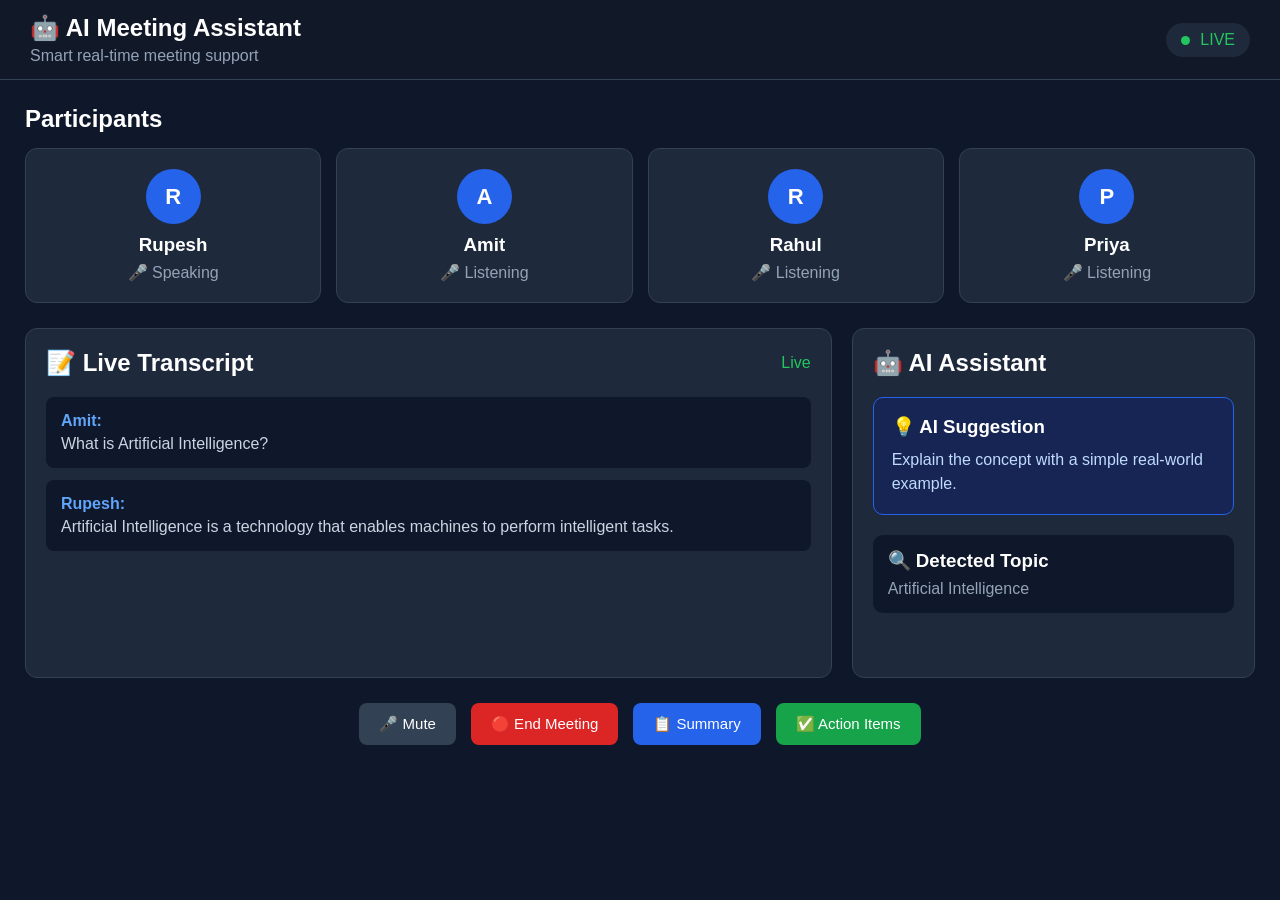
==== frontend/index.html @ 9daf3bfd "Ai_meeting_Assitant" ====
<!DOCTYPE html>
<html lang="en">
<head>
    <meta charset="UTF-8">
    <meta name="viewport" content="width=device-width, initial-scale=1.0">

    <title>AI Meeting Assistant</title>

    <link rel="stylesheet" href="style.css">
</head>

<body>

    <header class="header">
        <div>
            <h1>🤖 AI Meeting Assistant</h1>
            <p>Smart real-time meeting support</p>
        </div>

        <div class="meeting-status">
            <span class="status-dot"></span>
            LIVE
        </div>
    </header>


    <main class="container">

        <!-- Participants -->
        <section class="participants-section">

            <h2>Participants</h2>

            <div class="participants">

                <div class="participant">
                    <div class="avatar">R</div>
                    <h3>Rupesh</h3>
                    <p>🎤 Speaking</p>
                </div>

                <div class="participant">
                    <div class="avatar">A</div>
                    <h3>Amit</h3>
                    <p>🎤 Listening</p>
                </div>

                <div class="participant">
                    <div class="avatar">R</div>
                    <h3>Rahul</h3>
                    <p>🎤 Listening</p>
                </div>

                <div class="participant">
                    <div class="avatar">P</div>
                    <h3>Priya</h3>
                    <p>🎤 Listening</p>
                </div>

            </div>

        </section>


        <!-- Meeting Area -->
        <section class="meeting-area">

            <!-- Live Transcript -->
            <div class="transcript">

                <div class="section-title">
                    <h2>📝 Live Transcript</h2>
                    <span>Live</span>
                </div>

                <div class="messages">

                    <div class="message">
                        <strong>Amit:</strong>
                        <p>What is Artificial Intelligence?</p>
                    </div>

                    <div class="message">
                        <strong>Rupesh:</strong>
                        <p>
                            Artificial Intelligence is a technology
                            that enables machines to perform intelligent tasks.
                        </p>
                    </div>

                </div>

            </div>


            <!-- AI Assistant -->
            <div class="ai-assistant">

                <h2>🤖 AI Assistant</h2>

                <div class="suggestion-box">

                    <h3>💡 AI Suggestion</h3>

                    <p>
                        Explain the concept with a simple
                        real-world example.
                    </p>

                </div>

                <div class="detected-topic">

                    <h3>🔍 Detected Topic</h3>

                    <p>Artificial Intelligence</p>

                </div>

            </div>

        </section>


        <!-- Controls -->
        <section class="controls">

            <button class="btn mute-btn">
                🎤 Mute
            </button>

            <button class="btn end-btn">
                🔴 End Meeting
            </button>

            <button class="btn summary-btn">
                📋 Summary
            </button>

            <button class="btn task-btn">
                ✅ Action Items
            </button>

        </section>

    </main>


    <script src="js/meeting.js"></script>

</body>
</html>
---- frontend/style.css ----
* {
    margin: 0;
    padding: 0;
    box-sizing: border-box;
}

body {
    font-family: Arial, sans-serif;
    background: #0f172a;
    color: white;
}


/* Header */

.header {
    height: 80px;
    padding: 15px 30px;

    display: flex;
    justify-content: space-between;
    align-items: center;

    background: #111827;
    border-bottom: 1px solid #334155;
}

.header h1 {
    font-size: 24px;
}

.header p {
    color: #94a3b8;
    margin-top: 5px;
}

.meeting-status {
    padding: 8px 15px;
    background: #1e293b;
    border-radius: 20px;
    color: #22c55e;
}

.status-dot {
    display: inline-block;

    width: 9px;
    height: 9px;

    background: #22c55e;

    border-radius: 50%;

    margin-right: 6px;
}


/* Main Container */

.container {
    padding: 25px;
}


/* Participants */

.participants-section {
    margin-bottom: 25px;
}

.participants-section h2 {
    margin-bottom: 15px;
}

.participants {
    display: grid;
    grid-template-columns: repeat(4, 1fr);
    gap: 15px;
}

.participant {
    padding: 20px;

    text-align: center;

    background: #1e293b;

    border-radius: 12px;

    border: 1px solid #334155;
}

.avatar {
    width: 55px;
    height: 55px;

    margin: auto;
    margin-bottom: 10px;

    display: flex;
    align-items: center;
    justify-content: center;

    border-radius: 50%;

    background: #2563eb;

    font-size: 22px;
    font-weight: bold;
}

.participant p {
    margin-top: 7px;
    color: #94a3b8;
}


/* Meeting Area */

.meeting-area {
    display: grid;

    grid-template-columns: 2fr 1fr;

    gap: 20px;
}


/* Transcript */

.transcript,
.ai-assistant {
    background: #1e293b;

    border: 1px solid #334155;

    border-radius: 12px;

    padding: 20px;

    min-height: 350px;
}

.section-title {
    display: flex;

    justify-content: space-between;

    align-items: center;

    margin-bottom: 20px;
}

.section-title span {
    color: #22c55e;
}

.message {
    padding: 15px;

    margin-bottom: 12px;

    background: #0f172a;

    border-radius: 8px;
}

.message strong {
    color: #60a5fa;
}

.message p {
    margin-top: 5px;

    color: #cbd5e1;
}


/* AI Assistant */

.ai-assistant h2 {
    margin-bottom: 20px;
}

.suggestion-box {
    padding: 18px;

    background: #172554;

    border: 1px solid #2563eb;

    border-radius: 10px;
}

.suggestion-box h3 {
    margin-bottom: 10px;
}

.suggestion-box p {
    color: #bfdbfe;

    line-height: 1.5;
}

.detected-topic {
    margin-top: 20px;

    padding: 15px;

    background: #0f172a;

    border-radius: 10px;
}

.detected-topic h3 {
    margin-bottom: 8px;
}

.detected-topic p {
    color: #94a3b8;
}


/* Buttons */

.controls {
    margin-top: 25px;

    display: flex;

    justify-content: center;

    gap: 15px;
}

.btn {
    padding: 12px 20px;

    border: none;

    border-radius: 8px;

    cursor: pointer;

    color: white;

    background: #334155;

    font-size: 15px;
}

.btn:hover {
    background: #475569;
}

.end-btn {
    background: #dc2626;
}

.end-btn:hover {
    background: #b91c1c;
}

.summary-btn {
    background: #2563eb;
}

.task-btn {
    background: #16a34a;
}


/* Responsive */

@media (max-width: 800px) {

    .participants {
        grid-template-columns: repeat(2, 1fr);
    }

    .meeting-area {
        grid-template-columns: 1fr;
    }

    .controls {
        flex-wrap: wrap;
    }
}


.messages {
    height: 250px;
    overflow-y: auto;
}

#messageInput {
    width: 300px;
    padding: 12px;

    border: 1px solid #334155;
    border-radius: 8px;

    background: #0f172a;
    color: white;

    outline: none;
}
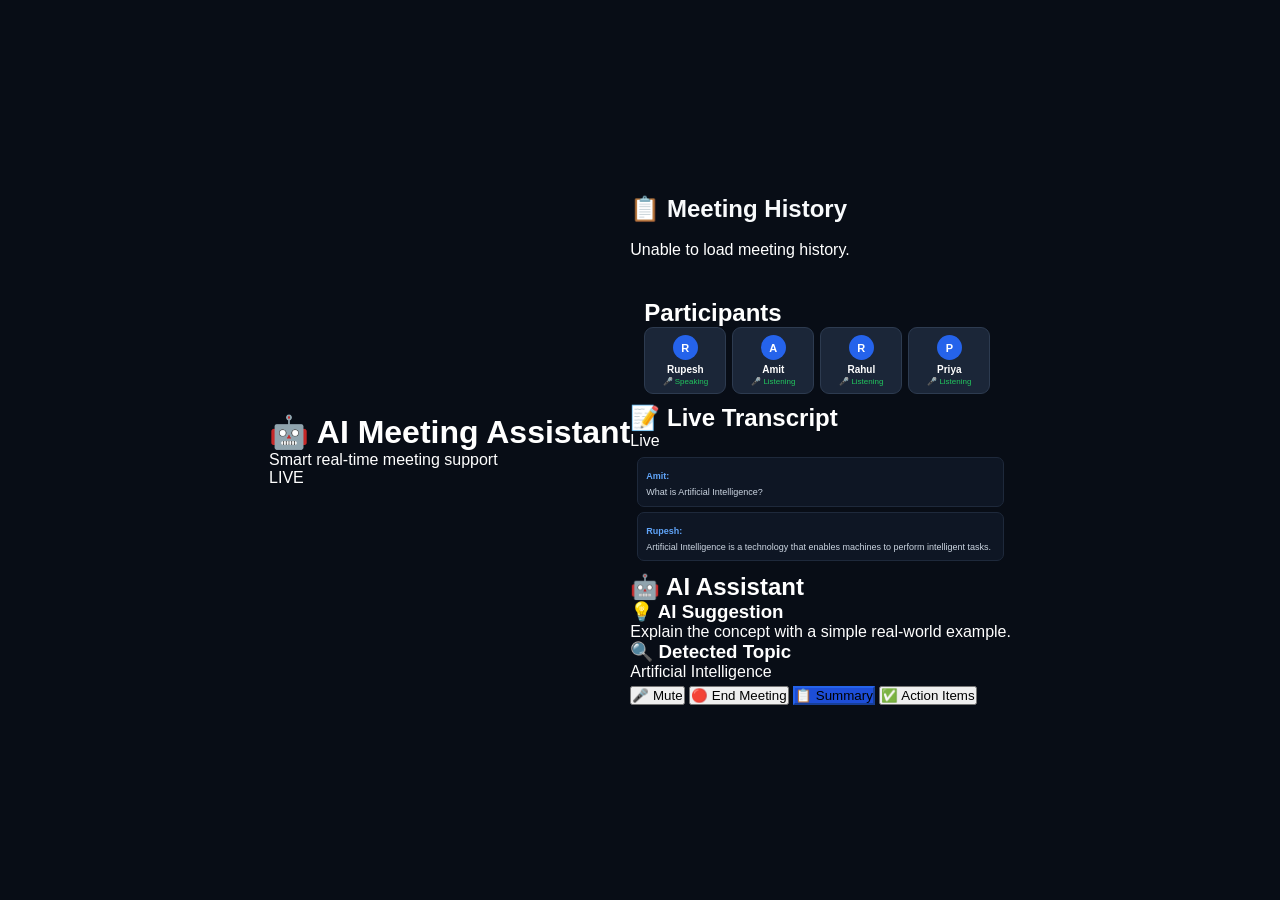
==== commit 1eaaf37a: "Ai meeting" ====
--- a/frontend/index.html
+++ b/frontend/index.html
@@ -1,5 +1,6 @@
 <!DOCTYPE html>
 <html lang="en">
+
 <head>
     <meta charset="UTF-8">
     <meta name="viewport" content="width=device-width, initial-scale=1.0">
@@ -7,6 +8,83 @@
     <title>AI Meeting Assistant</title>
 
     <link rel="stylesheet" href="style.css">
+
+
+    <style>
+        /* Meeting History */
+
+        .meeting-history {
+            margin-bottom: 30px;
+        }
+
+        .meeting-history .section-title {
+            display: flex;
+            align-items: center;
+            justify-content: space-between;
+            margin-bottom: 18px;
+        }
+
+        .meeting-history h2 {
+            color: #f8fafc;
+            margin: 0;
+        }
+
+        #meetingHistory {
+            display: flex;
+            flex-direction: column;
+            gap: 12px;
+        }
+
+        .meeting-card {
+            background: #1e293b;
+            border: 1px solid #334155;
+            border-radius: 12px;
+            padding: 16px 18px;
+
+            display: flex;
+            justify-content: space-between;
+            align-items: center;
+
+            transition: all 0.2s ease;
+        }
+
+        .meeting-card:hover {
+            border-color: #64748b;
+            transform: translateY(-2px);
+        }
+
+        .meeting-card h3 {
+            margin: 0 0 8px 0;
+            color: #f8fafc;
+            font-size: 17px;
+        }
+
+        .meeting-card p {
+            margin: 5px 0;
+            color: #cbd5e1;
+            font-size: 14px;
+        }
+
+        .meeting-card button {
+            background: #2563eb;
+            color: white;
+
+            border: none;
+            border-radius: 8px;
+
+            padding: 10px 16px;
+
+            font-size: 14px;
+            font-weight: 600;
+
+            cursor: pointer;
+            transition: 0.2s;
+        }
+
+        .meeting-card button:hover {
+            background: #1d4ed8;
+        }
+    </style>
 </head>
 
 <body>
@@ -25,6 +103,20 @@
 
 
     <main class="container">
+
+
+        <!-- Meeting History -->
+        <section class="meeting-history">
+
+            <div class="section-title">
+                <h2>📋 Meeting History</h2>
+            </div>
+
+            <div id="meetingHistory">
+                <p>Loading meeting history...</p>
+            </div>
+
+        </section>
 
         <!-- Participants -->
         <section class="participants-section">
@@ -146,7 +238,15 @@
     </main>
 
 
+
+
     <script src="js/meeting.js"></script>
 
+
+    <script>
+        loadMeetingHistory();
+    </script>
+
 </body>
+
 </html>
--- a/frontend/style.css
+++ b/frontend/style.css
@@ -1,307 +1,1458 @@
+/* =========================================
+   RESET
+========================================= */
+
 * {
     margin: 0;
     padding: 0;
     box-sizing: border-box;
 }
 
+
+/* =========================================
+   BODY
+========================================= */
+
+html,
+body {
+    width: 100%;
+    height: 100%;
+}
+
 body {
     font-family: Arial, sans-serif;
-    background: #0f172a;
+
+    background: #080d16;
+
+    color: #ffffff;
+
+    overflow: hidden;
+
+    display: flex;
+
+    justify-content: center;
+
+    align-items: center;
+}
+
+
+/* =========================================
+   MAIN COMPACT WINDOW
+========================================= */
+
+.meeting-window {
+
+    width: 430px;
+
+    height: 620px;
+
+    max-width: 96vw;
+
+    max-height: 96vh;
+
+    background: #111827;
+
+    border: 1px solid #334155;
+
+    border-radius: 18px;
+
+    box-shadow:
+        0 20px 50px rgba(0, 0, 0, 0.55);
+
+    display: flex;
+
+    flex-direction: column;
+
+    overflow: hidden;
+}
+
+
+/* =========================================
+   HEADER
+========================================= */
+
+.compact-header {
+
+    height: 58px;
+
+    padding: 0 14px;
+
+    display: flex;
+
+    align-items: center;
+
+    justify-content: space-between;
+
+    background: #151d2b;
+
+    border-bottom: 1px solid #263449;
+
+    flex-shrink: 0;
+}
+
+
+.brand {
+
+    display: flex;
+
+    align-items: center;
+
+    gap: 9px;
+
+    min-width: 0;
+}
+
+
+.brand-icon {
+
+    width: 32px;
+
+    height: 32px;
+
+    display: flex;
+
+    align-items: center;
+
+    justify-content: center;
+
+    background: #1e293b;
+
+    border-radius: 10px;
+
+    font-size: 18px;
+}
+
+
+.brand-text h1 {
+
+    font-size: 15px;
+
+    font-weight: 700;
+
+    line-height: 18px;
+}
+
+
+.brand-text span {
+
+    display: block;
+
+    font-size: 10px;
+
+    color: #94a3b8;
+
+    margin-top: 1px;
+}
+
+
+.header-actions {
+
+    display: flex;
+
+    align-items: center;
+
+    gap: 7px;
+}
+
+
+.history-btn {
+
+    border: 1px solid #334155;
+
+    background: #1e293b;
+
+    color: #e2e8f0;
+
+    border-radius: 8px;
+
+    padding: 7px 9px;
+
+    font-size: 11px;
+
+    cursor: pointer;
+}
+
+
+.history-btn:hover {
+
+    background: #263449;
+
+    border-color: #475569;
+}
+
+
+.window-dot {
+
+    width: 7px;
+
+    height: 7px;
+
+    background: #22c55e;
+
+    border-radius: 50%;
+}
+
+
+.close-btn {
+
+    width: 28px;
+
+    height: 28px;
+
+    border: none;
+
+    background: transparent;
+
+    color: #94a3b8;
+
+    font-size: 21px;
+
+    cursor: pointer;
+
+    border-radius: 6px;
+}
+
+
+.close-btn:hover {
+
+    background: #334155;
+
     color: white;
 }
 
 
-/* Header */
-
-.header {
-    height: 80px;
-    padding: 15px 30px;
-
-    display: flex;
+/* =========================================
+   MEETING INFO
+========================================= */
+
+.meeting-info {
+
+    height: 34px;
+
+    padding: 0 14px;
+
+    display: flex;
+
+    align-items: center;
+
     justify-content: space-between;
-    align-items: center;
+
+    color: #94a3b8;
+
+    font-size: 11px;
+
+    border-bottom: 1px solid #1e293b;
+
+    flex-shrink: 0;
+}
+
+
+.live-status {
+
+    display: flex;
+
+    align-items: center;
+
+    gap: 5px;
+
+    color: #22c55e;
+
+    font-weight: 600;
+}
+
+
+.status-dot {
+
+    width: 7px;
+
+    height: 7px;
+
+    background: #22c55e;
+
+    border-radius: 50%;
+}
+
+
+/* =========================================
+   PARTICIPANTS
+========================================= */
+
+.participants-section {
+
+    padding: 10px 14px 8px;
+
+    flex-shrink: 0;
+}
+
+
+.section-heading {
+
+    display: flex;
+
+    align-items: center;
+
+    justify-content: space-between;
+
+    margin-bottom: 7px;
+}
+
+
+.section-heading h2 {
+
+    font-size: 12px;
+
+    font-weight: 600;
+}
+
+
+.section-label {
+
+    font-size: 9px;
+
+    color: #64748b;
+}
+
+
+.participants {
+
+    display: flex;
+
+    gap: 6px;
+
+    overflow-x: auto;
+
+    padding-bottom: 2px;
+}
+
+
+.participants::-webkit-scrollbar {
+
+    height: 3px;
+}
+
+
+.participants::-webkit-scrollbar-thumb {
+
+    background: #475569;
+
+    border-radius: 10px;
+}
+
+
+.participant {
+
+    min-width: 82px;
+
+    max-width: 100px;
+
+    padding: 7px 6px;
+
+    text-align: center;
+
+    background: #1b2638;
+
+    border: 1px solid #2d3b50;
+
+    border-radius: 9px;
+
+    flex-shrink: 0;
+}
+
+
+.avatar {
+
+    width: 25px;
+
+    height: 25px;
+
+    margin: 0 auto 4px;
+
+    display: flex;
+
+    align-items: center;
+
+    justify-content: center;
+
+    border-radius: 50%;
+
+    background: #2563eb;
+
+    font-size: 11px;
+
+    font-weight: bold;
+}
+
+
+.participant h3 {
+
+    font-size: 10px;
+
+    white-space: nowrap;
+
+    overflow: hidden;
+
+    text-overflow: ellipsis;
+}
+
+
+.participant p {
+
+    margin-top: 2px;
+
+    color: #22c55e;
+
+    font-size: 8px;
+}
+
+
+/* =========================================
+   MAIN CONTENT
+========================================= */
+
+.main-content {
+
+    flex: 1;
+
+    min-height: 0;
+
+    display: grid;
+
+    grid-template-columns: 1.08fr 0.92fr;
+
+    gap: 8px;
+
+    padding: 4px 14px 8px;
+}
+
+
+/* =========================================
+   CARD
+========================================= */
+
+.card {
+
+    min-width: 0;
+
+    min-height: 0;
+
+    background: #172131;
+
+    border: 1px solid #2d3b50;
+
+    border-radius: 11px;
+
+    overflow: hidden;
+
+    display: flex;
+
+    flex-direction: column;
+}
+
+
+.card-header {
+
+    min-height: 36px;
+
+    padding: 8px 10px;
+
+    display: flex;
+
+    align-items: center;
+
+    justify-content: space-between;
+
+    border-bottom: 1px solid #2d3b50;
+
+    flex-shrink: 0;
+}
+
+
+.card-header h2 {
+
+    font-size: 11px;
+
+    font-weight: 600;
+}
+
+
+.live-text {
+
+    font-size: 8px;
+
+    color: #22c55e;
+}
+
+
+.ai-status {
+
+    font-size: 8px;
+
+    color: #60a5fa;
+}
+
+
+/* =========================================
+   TRANSCRIPT
+========================================= */
+
+.messages {
+
+    flex: 1;
+
+    min-height: 0;
+
+    overflow-y: auto;
+
+    padding: 7px;
+}
+
+
+.messages::-webkit-scrollbar {
+
+    width: 4px;
+}
+
+
+.messages::-webkit-scrollbar-thumb {
+
+    background: #475569;
+
+    border-radius: 10px;
+}
+
+
+.message {
+
+    padding: 7px 8px;
+
+    margin-bottom: 5px;
+
+    background: #0e1624;
+
+    border-radius: 7px;
+
+    border: 1px solid #1e293b;
+}
+
+
+.message strong {
+
+    color: #60a5fa;
+
+    font-size: 9px;
+}
+
+
+.message p {
+
+    margin-top: 3px;
+
+    color: #cbd5e1;
+
+    font-size: 9px;
+
+    line-height: 1.35;
+
+    word-break: break-word;
+}
+
+
+/* =========================================
+   AI ASSISTANT
+========================================= */
+
+.ai-assistant {
+
+    padding-bottom: 5px;
+}
+
+
+.ai-item {
+
+    margin: 7px;
+
+    padding: 7px 8px;
+
+    border-radius: 7px;
+
+    background: #0e1624;
+
+    border: 1px solid #263449;
+}
+
+
+.ai-label {
+
+    font-size: 9px;
+
+    font-weight: 600;
+
+    margin-bottom: 4px;
+}
+
+
+.ai-item p {
+
+    color: #cbd5e1;
+
+    font-size: 9px;
+
+    line-height: 1.35;
+
+    max-height: 52px;
+
+    overflow-y: auto;
+
+    word-break: break-word;
+}
+
+
+.ai-item p::-webkit-scrollbar {
+
+    width: 3px;
+}
+
+
+.ai-item p::-webkit-scrollbar-thumb {
+
+    background: #475569;
+
+    border-radius: 10px;
+}
+
+
+.question-item {
+
+    border-left: 2px solid #a78bfa;
+}
+
+
+.answer-item {
+
+    border-left: 2px solid #22c55e;
+}
+
+
+.suggestion-item {
+
+    border-left: 2px solid #60a5fa;
+}
+
+
+.ai-topic {
+
+    margin: 7px;
+
+    padding: 7px 8px;
+
+    display: flex;
+
+    justify-content: space-between;
+
+    align-items: center;
+
+    gap: 5px;
+
+    background: #0e1624;
+
+    border-radius: 7px;
+
+    font-size: 9px;
+}
+
+
+.ai-topic span {
+
+    color: #94a3b8;
+}
+
+
+.ai-topic strong {
+
+    color: #e2e8f0;
+
+    max-width: 120px;
+
+    overflow: hidden;
+
+    white-space: nowrap;
+
+    text-overflow: ellipsis;
+}
+
+
+/* =========================================
+   QUICK ACTIONS
+========================================= */
+
+.quick-actions {
+
+    display: flex;
+
+    gap: 6px;
+
+    padding: 0 14px 7px;
+
+    flex-shrink: 0;
+}
+
+
+.quick-btn {
+
+    flex: 1;
+
+    padding: 7px 5px;
+
+    border: 1px solid #334155;
+
+    border-radius: 7px;
+
+    background: #1e293b;
+
+    color: #cbd5e1;
+
+    font-size: 9px;
+
+    cursor: pointer;
+}
+
+
+.quick-btn:hover {
+
+    background: #263449;
+
+    border-color: #475569;
+}
+
+
+.summary-btn {
+
+    background: #1d4ed8;
+
+    border-color: #2563eb;
+}
+
+
+.summary-btn:hover {
+
+    background: #2563eb;
+}
+
+
+/* =========================================
+   MESSAGE INPUT ROW
+========================================= */
+
+.message-area {
+
+    height: 42px;
+
+    margin: 0 14px;
+
+    display: flex;
+
+    align-items: center;
+
+    gap: 5px;
+
+    padding: 4px 5px;
+
+    background: #0e1624;
+
+    border: 1px solid #334155;
+
+    border-radius: 11px;
+
+    flex-shrink: 0;
+}
+
+
+#messageInput {
+
+    flex: 1;
+
+    min-width: 0;
+
+    height: 32px;
+
+    padding: 0 8px;
+
+    border: none;
+
+    outline: none;
+
+    background: transparent;
+
+    color: white;
+
+    font-size: 11px;
+}
+
+
+#messageInput::placeholder {
+
+    color: #64748b;
+}
+
+
+/* =========================================
+   ICON BUTTONS
+========================================= */
+
+.icon-btn {
+
+    width: 32px;
+    min-width: 32px;
+    max-width: 32px;
+
+    height: 32px;
+
+    flex-shrink: 0;
+
+    padding: 0;
+
+    border: none;
+
+    border-radius: 9px;
+
+    display: flex;
+
+    align-items: center;
+    justify-content: center;
+
+    cursor: pointer;
+
+    font-size: 15px;
+
+    line-height: 1;
+
+    color: white;
+
+    overflow: hidden;
+}
+
+.microphone-btn {
+    background: #dc2626;
+}
+
+.microphone-btn:hover {
+    background: #ef4444;
+}
+
+.send-btn {
+    background: #2563eb;
+}
+
+.send-btn:hover {
+    background: #3b82f6;
+}
+
+
+/* =========================================
+   SPEECH STATUS
+========================================= */
+
+.speech-status {
+
+    min-height: 15px;
+
+    padding: 3px 14px 2px;
+
+    color: #64748b;
+
+    font-size: 8px;
+
+    text-align: center;
+
+    white-space: nowrap;
+
+    overflow: hidden;
+
+    text-overflow: ellipsis;
+
+    flex-shrink: 0;
+}
+
+
+/* =========================================
+   BOTTOM ACTIONS
+========================================= */
+
+.bottom-actions {
+
+    display: flex;
+
+    gap: 6px;
+
+    padding: 4px 14px 10px;
+
+    flex-shrink: 0;
+}
+
+
+.bottom-btn {
+
+    flex: 1;
+
+    height: 29px;
+
+    border: 1px solid #334155;
+
+    border-radius: 7px;
+
+    background: #1e293b;
+
+    color: #cbd5e1;
+
+    font-size: 9px;
+
+    cursor: pointer;
+}
+
+
+.bottom-btn:hover {
+
+    background: #263449;
+}
+
+
+.leave-btn {
+
+    color: #fca5a5;
+
+    border-color: #7f1d1d;
+}
+
+
+.leave-btn:hover {
+
+    background: #7f1d1d;
+
+    color: white;
+}
+
+
+/* =========================================
+   BUTTON DISABLED
+========================================= */
+
+button:disabled {
+
+    opacity: 0.55;
+
+    cursor: not-allowed;
+}
+
+
+/* =========================================
+   RESPONSIVE
+========================================= */
+
+@media (max-width: 520px) {
+
+    body {
+
+        align-items: stretch;
+
+    }
+.meeting-window {
+    position: relative;
+
+    width: 430px;
+    height: 620px;
+    max-width: 96vw;
+    max-height: 96vh;
 
     background: #111827;
-    border-bottom: 1px solid #334155;
-}
-
-.header h1 {
-    font-size: 24px;
-}
-
-.header p {
+    border: 1px solid #334155;
+    border-radius: 18px;
+
+    box-shadow: 0 20px 50px rgba(0, 0, 0, 0.55);
+
+    display: flex;
+    flex-direction: column;
+
+    overflow: hidden;
+}
+
+}
+
+
+@media (max-height: 650px) {
+
+    .meeting-window {
+
+        height: 96vh;
+
+    }
+
+    .participants-section {
+
+        padding-top: 7px;
+
+        padding-bottom: 5px;
+
+    }
+
+    .participant {
+
+        padding: 5px;
+
+    }
+
+    .avatar {
+
+        width: 22px;
+
+        height: 22px;
+
+    }
+
+    .quick-actions {
+
+        padding-bottom: 4px;
+
+    }
+
+    .bottom-actions {
+
+        padding-bottom: 6px;
+
+    }
+
+}
+
+/* =========================================
+   HISTORY OVERLAY
+========================================= */
+
+.history-overlay {
+
+    position: absolute;
+
+    top: 0;
+    left: 0;
+    right: 0;
+    bottom: 0;
+
+    z-index: 9999;
+
+    background: #111827;
+
+    border-radius: 18px;
+
+    display: flex;
+
+    flex-direction: column;
+
+    overflow: hidden;
+}
+
+
+/* =========================================
+   HISTORY TOP BAR
+========================================= */
+
+.history-topbar {
+
+    height: 58px;
+
+    padding: 0 14px;
+
+    display: flex;
+
+    align-items: center;
+
+    justify-content: space-between;
+
+    background: #151d2b;
+
+    border-bottom: 1px solid #263449;
+
+    flex-shrink: 0;
+}
+
+
+.history-topbar h2 {
+
+    font-size: 15px;
+
+    color: #f8fafc;
+
+    margin-bottom: 2px;
+}
+
+
+.history-topbar span {
+
+    font-size: 9px;
+
+    color: #64748b;
+}
+
+
+/* =========================================
+   CLOSE BUTTON
+========================================= */
+
+.history-close-btn {
+
+    width: 30px;
+
+    height: 30px;
+
+    border: none;
+
+    border-radius: 7px;
+
+    background: #1e293b;
+
+    color: #cbd5e1;
+
+    font-size: 20px;
+
+    cursor: pointer;
+
+    display: flex;
+
+    align-items: center;
+
+    justify-content: center;
+}
+
+
+.history-close-btn:hover {
+
+    background: #334155;
+
+    color: white;
+}
+
+
+/* =========================================
+   HISTORY LIST
+========================================= */
+
+.compact-meeting-history {
+
+    flex: 1;
+
+    min-height: 0;
+
+    overflow-y: auto;
+
+    padding: 10px 12px;
+}
+
+
+.compact-meeting-history::-webkit-scrollbar {
+
+    width: 4px;
+}
+
+
+.compact-meeting-history::-webkit-scrollbar-thumb {
+
+    background: #475569;
+
+    border-radius: 10px;
+}
+
+
+/* =========================================
+   HISTORY CARD
+========================================= */
+
+.compact-history-card {
+
+    min-height: 62px;
+
+    padding: 9px 10px;
+
+    margin-bottom: 7px;
+
+    background: #1b2638;
+
+    border: 1px solid #334155;
+
+    border-radius: 9px;
+
+    display: flex;
+
+    align-items: center;
+
+    justify-content: space-between;
+
+    gap: 8px;
+}
+
+
+.compact-history-card:hover {
+
+    border-color: #475569;
+
+}
+
+
+/* =========================================
+   HISTORY INFO
+========================================= */
+
+.history-card-info {
+
+    min-width: 0;
+
+    flex: 1;
+}
+
+
+.history-card-info h3 {
+
+    font-size: 11px;
+
+    color: #f8fafc;
+
+    margin-bottom: 3px;
+
+    white-space: nowrap;
+
+    overflow: hidden;
+
+    text-overflow: ellipsis;
+}
+
+
+.history-card-info p {
+
     color: #94a3b8;
-    margin-top: 5px;
-}
-
-.meeting-status {
-    padding: 8px 15px;
+
+    font-size: 8px;
+
+    margin-top: 2px;
+}
+
+
+/* =========================================
+   VIEW BUTTON
+========================================= */
+
+.view-history-btn {
+
+    flex-shrink: 0;
+
+    padding: 7px 9px;
+
+    border: none;
+
+    border-radius: 7px;
+
+    background: #2563eb;
+
+    color: white;
+
+    font-size: 9px;
+
+    font-weight: 600;
+
+    cursor: pointer;
+}
+
+
+.view-history-btn:hover {
+
+    background: #3b82f6;
+}
+
+
+/* =========================================
+   EMPTY / ERROR
+========================================= */
+
+.history-loading,
+.history-empty,
+.history-error {
+
+    padding: 25px 10px;
+
+    text-align: center;
+
+    color: #64748b;
+
+    font-size: 10px;
+}
+
+
+/* =========================================
+   BACK BUTTON
+========================================= */
+
+.back-meeting-btn {
+
+    margin: 0 12px 12px;
+
+    height: 34px;
+
+    border: 1px solid #334155;
+
+    border-radius: 8px;
+
     background: #1e293b;
-    border-radius: 20px;
-    color: #22c55e;
-}
-
-.status-dot {
-    display: inline-block;
-
-    width: 9px;
-    height: 9px;
-
-    background: #22c55e;
-
-    border-radius: 50%;
-
-    margin-right: 6px;
-}
-
-
-/* Main Container */
-
-.container {
-    padding: 25px;
-}
-
-
-/* Participants */
-
-.participants-section {
-    margin-bottom: 25px;
-}
-
-.participants-section h2 {
-    margin-bottom: 15px;
-}
-
-.participants {
-    display: grid;
-    grid-template-columns: repeat(4, 1fr);
-    gap: 15px;
-}
-
-.participant {
-    padding: 20px;
-
-    text-align: center;
+
+    color: #cbd5e1;
+
+    font-size: 10px;
+
+    cursor: pointer;
+
+    flex-shrink: 0;
+}
+
+
+.back-meeting-btn:hover {
+
+    background: #263449;
+
+    color: white;
+}
+
+/* =========================================
+   THREE DOT MENU
+========================================= */
+
+.menu-btn {
+
+    width: 30px;
+    height: 30px;
+
+    border: none;
+    border-radius: 7px;
 
     background: #1e293b;
 
-    border-radius: 12px;
+    color: #e2e8f0;
+
+    font-size: 21px;
+
+    line-height: 1;
+
+    cursor: pointer;
+
+    display: flex;
+
+    align-items: center;
+    justify-content: center;
+}
+
+
+.menu-btn:hover {
+
+    background: #334155;
+
+}
+
+
+/* =========================================
+   MENU PANEL
+========================================= */
+
+.meeting-menu {
+
+    position: absolute;
+
+    top: 52px;
+    right: 10px;
+
+    width: 165px;
+
+    padding: 6px;
+
+    background: #172131;
 
     border: 1px solid #334155;
-}
-
-.avatar {
-    width: 55px;
-    height: 55px;
-
-    margin: auto;
-    margin-bottom: 10px;
-
-    display: flex;
-    align-items: center;
-    justify-content: center;
-
-    border-radius: 50%;
-
-    background: #2563eb;
-
-    font-size: 22px;
-    font-weight: bold;
-}
-
-.participant p {
-    margin-top: 7px;
-    color: #94a3b8;
-}
-
-
-/* Meeting Area */
-
-.meeting-area {
-    display: grid;
-
-    grid-template-columns: 2fr 1fr;
-
-    gap: 20px;
-}
-
-
-/* Transcript */
-
-.transcript,
-.ai-assistant {
-    background: #1e293b;
-
-    border: 1px solid #334155;
-
-    border-radius: 12px;
-
-    padding: 20px;
-
-    min-height: 350px;
-}
-
-.section-title {
-    display: flex;
-
-    justify-content: space-between;
-
-    align-items: center;
-
-    margin-bottom: 20px;
-}
-
-.section-title span {
-    color: #22c55e;
-}
-
-.message {
-    padding: 15px;
-
-    margin-bottom: 12px;
-
-    background: #0f172a;
-
-    border-radius: 8px;
-}
-
-.message strong {
-    color: #60a5fa;
-}
-
-.message p {
-    margin-top: 5px;
+
+    border-radius: 10px;
+
+    box-shadow:
+        0 12px 30px rgba(0, 0, 0, 0.45);
+
+    z-index: 5000;
+
+    display: none;
+}
+
+
+.meeting-menu.active {
+
+    display: block;
+
+}
+
+
+/* =========================================
+   MENU BUTTON
+========================================= */
+
+.meeting-menu button {
+
+    width: 100%;
+
+    padding: 9px 10px;
+
+    border: none;
+
+    border-radius: 7px;
+
+    background: transparent;
 
     color: #cbd5e1;
-}
-
-
-/* AI Assistant */
-
-.ai-assistant h2 {
-    margin-bottom: 20px;
-}
-
-.suggestion-box {
-    padding: 18px;
-
-    background: #172554;
-
-    border: 1px solid #2563eb;
-
-    border-radius: 10px;
-}
-
-.suggestion-box h3 {
-    margin-bottom: 10px;
-}
-
-.suggestion-box p {
-    color: #bfdbfe;
-
-    line-height: 1.5;
-}
-
-.detected-topic {
-    margin-top: 20px;
-
-    padding: 15px;
-
-    background: #0f172a;
-
-    border-radius: 10px;
-}
-
-.detected-topic h3 {
-    margin-bottom: 8px;
-}
-
-.detected-topic p {
-    color: #94a3b8;
-}
-
-
-/* Buttons */
-
-.controls {
-    margin-top: 25px;
-
-    display: flex;
-
-    justify-content: center;
-
-    gap: 15px;
-}
-
-.btn {
-    padding: 12px 20px;
-
-    border: none;
-
-    border-radius: 8px;
+
+    text-align: left;
+
+    font-size: 10px;
 
     cursor: pointer;
+}
+
+
+.meeting-menu button:hover {
+
+    background: #263449;
 
     color: white;
 
+}
+
+
+/* =========================================
+   MENU DIVIDER
+========================================= */
+
+.menu-divider {
+
+    height: 1px;
+
+    margin: 5px 3px;
+
     background: #334155;
 
-    font-size: 15px;
-}
-
-.btn:hover {
-    background: #475569;
-}
-
-.end-btn {
-    background: #dc2626;
-}
-
-.end-btn:hover {
-    background: #b91c1c;
-}
-
-.summary-btn {
-    background: #2563eb;
-}
-
-.task-btn {
-    background: #16a34a;
-}
-
-
-/* Responsive */
-
-@media (max-width: 800px) {
-
-    .participants {
-        grid-template-columns: repeat(2, 1fr);
-    }
-
-    .meeting-area {
-        grid-template-columns: 1fr;
-    }
-
-    .controls {
-        flex-wrap: wrap;
-    }
-}
-
-
-.messages {
-    height: 250px;
-    overflow-y: auto;
-}
-
-#messageInput {
-    width: 300px;
-    padding: 12px;
-
-    border: 1px solid #334155;
-    border-radius: 8px;
-
-    background: #0f172a;
+}
+
+
+/* =========================================
+   LEAVE
+========================================= */
+
+.meeting-menu .menu-leave {
+
+    color: #fca5a5;
+
+}
+
+
+.meeting-menu .menu-leave:hover {
+
+    background: #7f1d1d;
+
     color: white;
 
-    outline: none;
 }
